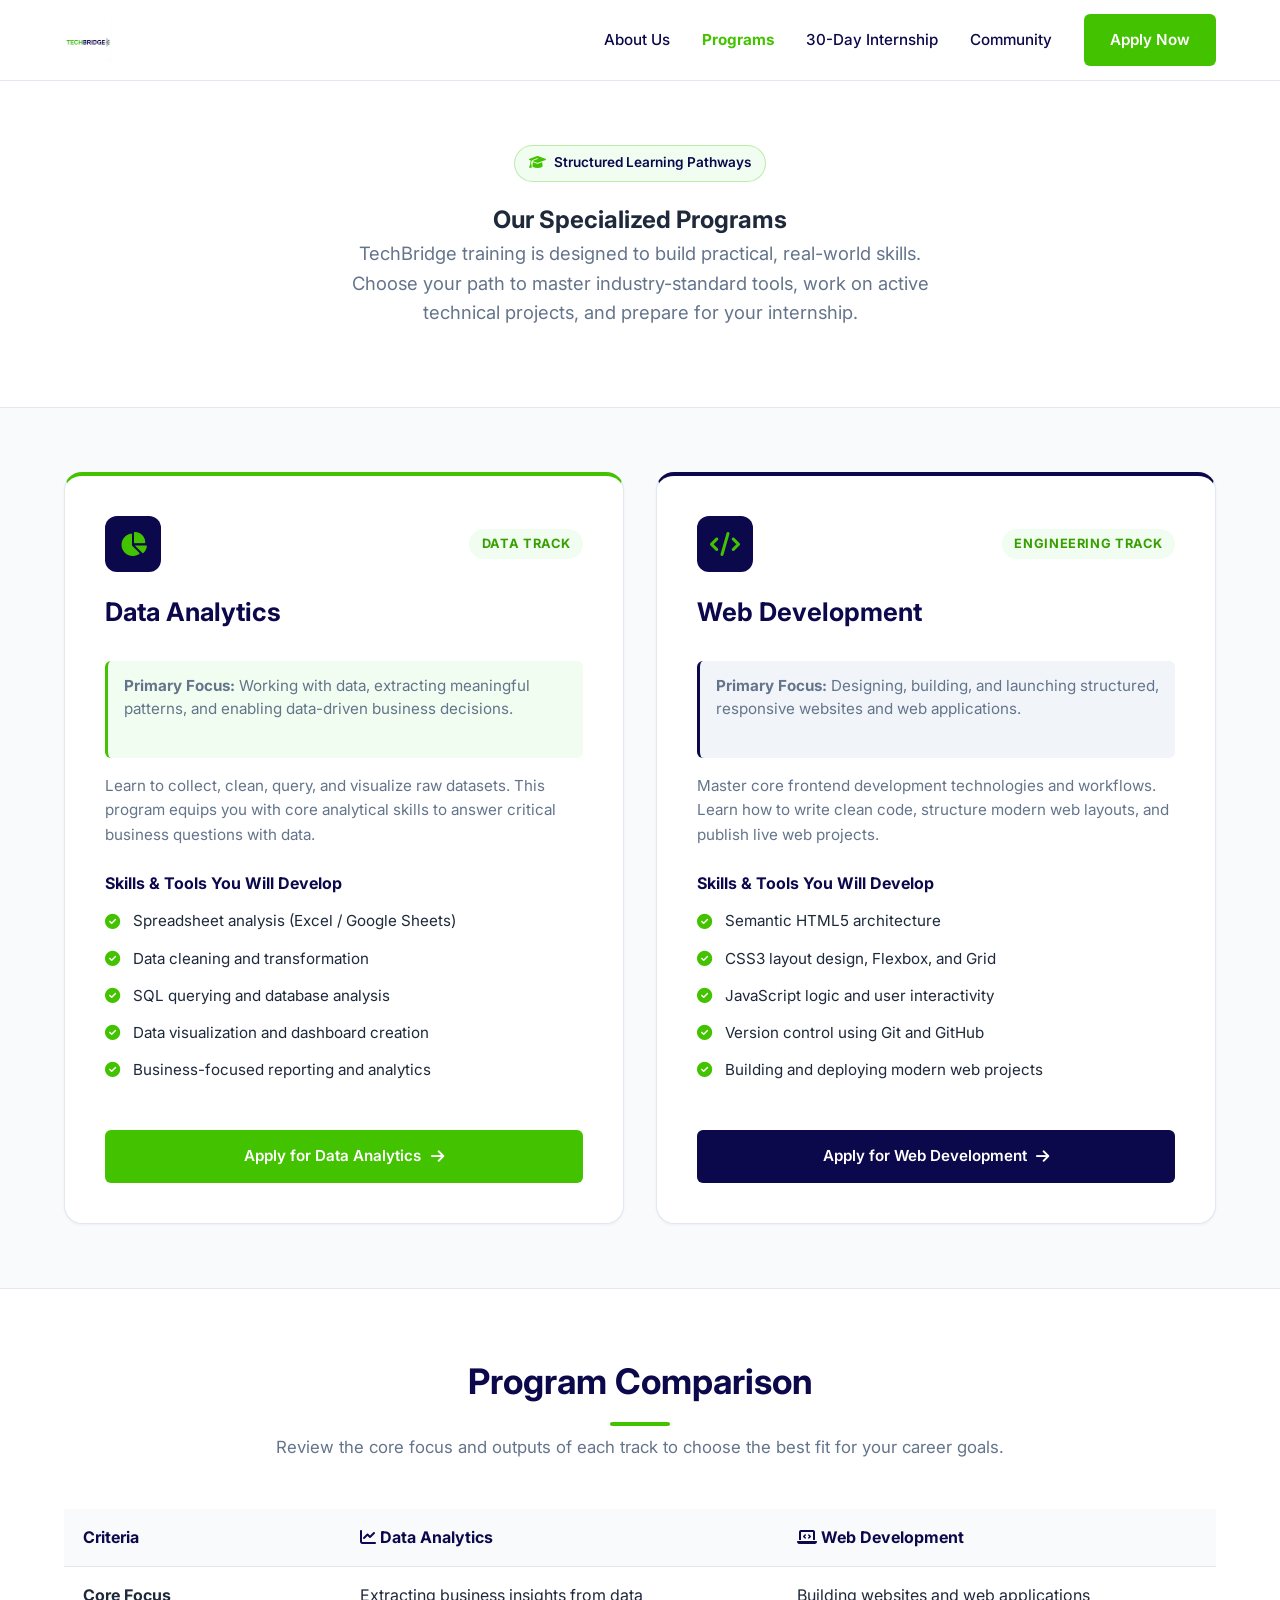
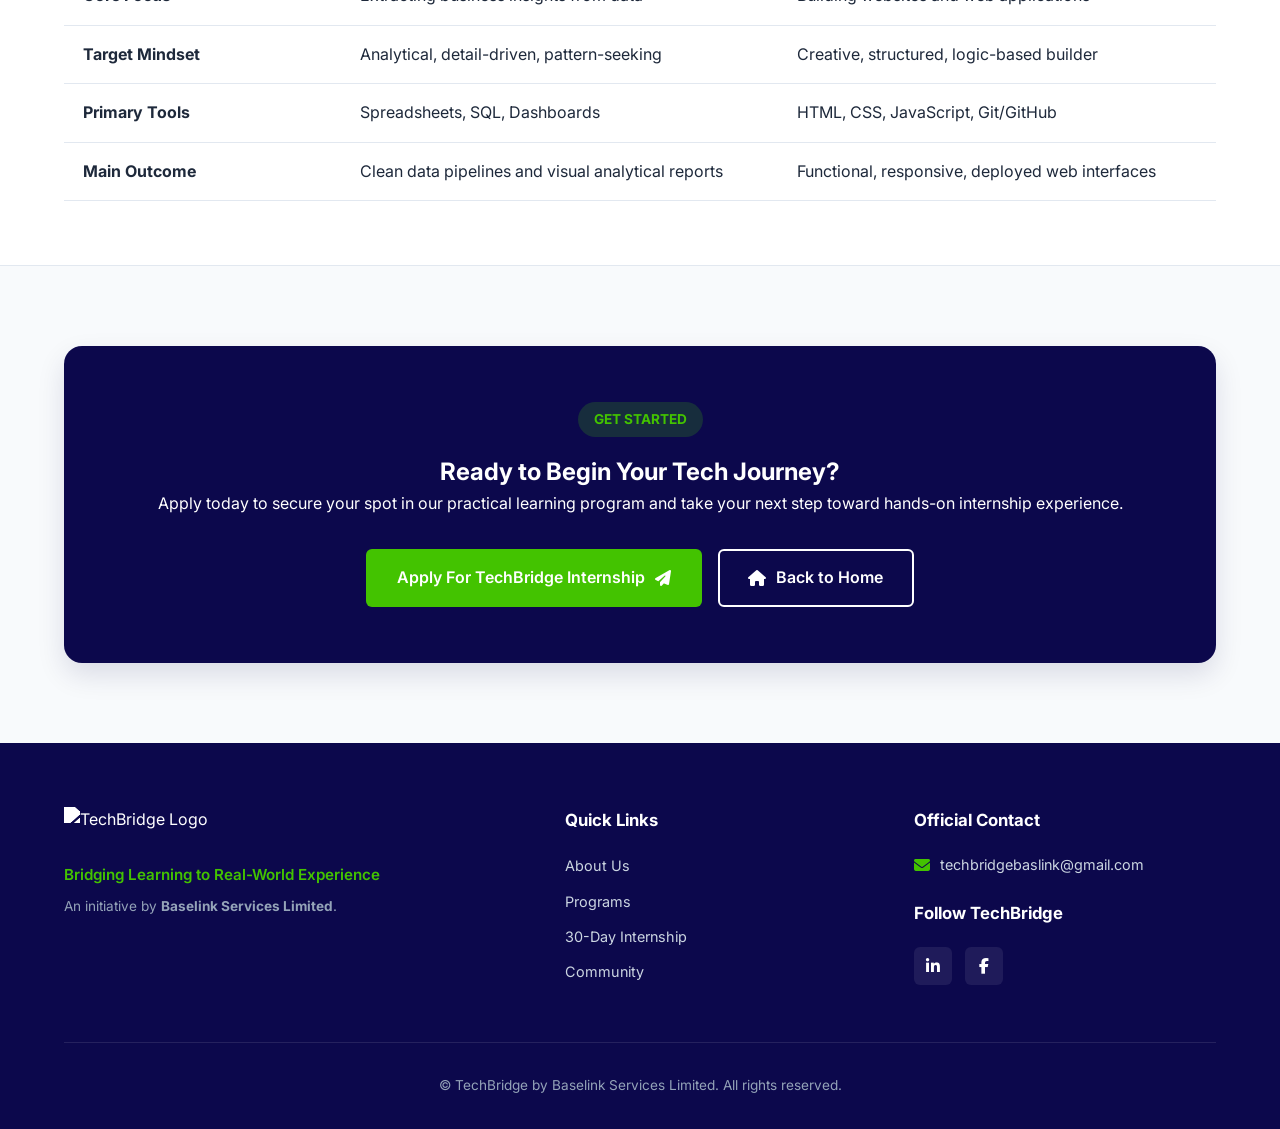
==== programs.html @ 23090687 "Add files via upload" ====
<!DOCTYPE html>
<html lang="en">
<head>
  <meta charset="UTF-8">
  <meta name="viewport" content="width=device-width, initial-scale=1.0">
  <title>Programs | TechBridge by Baselink Services Limited</title>
  <link rel="stylesheet" href="style.css">
  
  <!-- Font Awesome Icons & Google Fonts -->
  <link rel="stylesheet" href="https://cdnjs.cloudflare.com/ajax/libs/font-awesome/6.4.0/css/all.min.css">
  <link rel="preconnect" href="https://fonts.googleapis.com">
  <link rel="preconnect" href="https://fonts.gstatic.com" crossorigin>
  <link href="https://fonts.googleapis.com/css2?family=Inter:wght@400;500;600;700;800&display=swap" rel="stylesheet">
</head>
<body>

  <!-- Navigation -->
  <header class="navbar">
    <div class="nav-container">
      <a href="index.html" class="logo-link">
        <img src="images/techbridge-logo.jpeg" alt="TechBridge Logo" class="brand-logo">
      </a>
      
      <button class="menu-toggle" id="menuToggle" aria-label="Toggle navigation">
        <i class="fa-solid fa-bars"></i>
      </button>

      <nav class="nav-menu" id="navMenu">
        <a href="index.html#about" class="nav-link">About Us</a>
        <a href="programs.html" class="nav-link active">Programs</a>
        <a href="index.html#internship" class="nav-link">30-Day Internship</a>
        <a href="index.html#community" class="nav-link">Community</a>
        <a href="https://forms.google.com" target="_blank" rel="noopener noreferrer" class="btn btn-primary nav-cta">Apply Now</a>
      </nav>
    </div>
  </header>

  <main>
    <!-- Programs Hero Banner -->
    <section class="hero programs-hero">
      <div class="container text-center">
        <div class="badge">
          <i class="fa-solid fa-graduation-cap"></i>
          Structured Learning Pathways
        </div>
        <h1>Our Specialized Programs</h1>
        <p class="hero-description center-text">
          TechBridge training is designed to build practical, real-world skills. Choose your path to master industry-standard tools, work on active technical projects, and prepare for your internship.
        </p>
      </div>
    </section>

    <!-- Program Presentation Grid -->
    <section class="programs-page-section">
      <div class="container">
        <div class="programs-grid">

          <!-- Program 1: Data Analytics -->
          <article class="program-card program-card-data">
            <div class="program-header">
              <div class="program-icon">
                <i class="fa-solid fa-chart-pie"></i>
              </div>
              <span class="program-tag">Data Track</span>
            </div>
            
            <h3>Data Analytics</h3>
            
            <div class="focus-callout data-callout">
              <p><strong>Primary Focus:</strong> Working with data, extracting meaningful patterns, and enabling data-driven business decisions.</p>
            </div>

            <p class="program-overview">
              Learn to collect, clean, query, and visualize raw datasets. This program equips you with core analytical skills to answer critical business questions with data.
            </p>

            <div class="skills-block">
              <h4>Skills & Tools You Will Develop</h4>
              <ul class="program-features">
                <li><i class="fa-solid fa-circle-check"></i> Spreadsheet analysis (Excel / Google Sheets)</li>
                <li><i class="fa-solid fa-circle-check"></i> Data cleaning and transformation</li>
                <li><i class="fa-solid fa-circle-check"></i> SQL querying and database analysis</li>
                <li><i class="fa-solid fa-circle-check"></i> Data visualization and dashboard creation</li>
                <li><i class="fa-solid fa-circle-check"></i> Business-focused reporting and analytics</li>
              </ul>
            </div>

            <div class="card-cta">
              <a href="https://forms.google.com" target="_blank" rel="noopener noreferrer" class="btn btn-primary full-width">
                Apply for Data Analytics <i class="fa-solid fa-arrow-right"></i>
              </a>
            </div>
          </article>

          <!-- Program 2: Web Development -->
          <article class="program-card program-card-web">
            <div class="program-header">
              <div class="program-icon">
                <i class="fa-solid fa-code"></i>
              </div>
              <span class="program-tag">Engineering Track</span>
            </div>

            <h3>Web Development</h3>

            <div class="focus-callout web-callout">
              <p><strong>Primary Focus:</strong> Designing, building, and launching structured, responsive websites and web applications.</p>
            </div>

            <p class="program-overview">
              Master core frontend development technologies and workflows. Learn how to write clean code, structure modern web layouts, and publish live web projects.
            </p>

            <div class="skills-block">
              <h4>Skills & Tools You Will Develop</h4>
              <ul class="program-features">
                <li><i class="fa-solid fa-circle-check"></i> Semantic HTML5 architecture</li>
                <li><i class="fa-solid fa-circle-check"></i> CSS3 layout design, Flexbox, and Grid</li>
                <li><i class="fa-solid fa-circle-check"></i> JavaScript logic and user interactivity</li>
                <li><i class="fa-solid fa-circle-check"></i> Version control using Git and GitHub</li>
                <li><i class="fa-solid fa-circle-check"></i> Building and deploying modern web projects</li>
              </ul>
            </div>

            <div class="card-cta">
              <a href="https://forms.google.com" target="_blank" rel="noopener noreferrer" class="btn btn-secondary full-width">
                Apply for Web Development <i class="fa-solid fa-arrow-right"></i>
              </a>
            </div>
          </article>

        </div>
      </div>
    </section>

    <!-- Side-by-Side Comparison Section -->
    <section class="comparison-section">
      <div class="container">
        <div class="section-header center">
          <h2>Program Comparison</h2>
          <div class="title-underline"></div>
          <p>Review the core focus and outputs of each track to choose the best fit for your career goals.</p>
        </div>

        <div class="table-responsive">
          <table class="comparison-table">
            <thead>
              <tr>
                <th>Criteria</th>
                <th class="th-data"><i class="fa-solid fa-chart-line"></i> Data Analytics</th>
                <th class="th-web"><i class="fa-solid fa-laptop-code"></i> Web Development</th>
              </tr>
            </thead>
            <tbody>
              <tr>
                <td><strong>Core Focus</strong></td>
                <td>Extracting business insights from data</td>
                <td>Building websites and web applications</td>
              </tr>
              <tr>
                <td><strong>Target Mindset</strong></td>
                <td>Analytical, detail-driven, pattern-seeking</td>
                <td>Creative, structured, logic-based builder</td>
              </tr>
              <tr>
                <td><strong>Primary Tools</strong></td>
                <td>Spreadsheets, SQL, Dashboards</td>
                <td>HTML, CSS, JavaScript, Git/GitHub</td>
              </tr>
              <tr>
                <td><strong>Main Outcome</strong></td>
                <td>Clean data pipelines and visual analytical reports</td>
                <td>Functional, responsive, deployed web interfaces</td>
              </tr>
            </tbody>
          </table>
        </div>
      </div>
    </section>

    <!-- Application CTA Section -->
    <section class="internship-section">
      <div class="container">
        <div class="internship-card text-center">
          <span class="internship-badge">Get Started</span>
          <h2>Ready to Begin Your Tech Journey?</h2>
          <p class="center-text margin-bottom-lg">
            Apply today to secure your spot in our practical learning program and take your next step toward hands-on internship experience.
          </p>
          <div class="hero-actions center-flex">
            <a href="https://forms.google.com" target="_blank" rel="noopener noreferrer" class="btn btn-primary btn-lg">
              Apply For TechBridge Internship <i class="fa-solid fa-paper-plane"></i>
            </a>
            <a href="index.html" class="btn btn-outline-white btn-lg">
              <i class="fa-solid fa-house"></i> Back to Home
            </a>
          </div>
        </div>
      </div>
    </section>
  </main>

  <!-- Footer -->
  <footer class="footer">
    <div class="container">
      <div class="footer-top">
        <div class="footer-brand">
          <img src="techbridge-logo.jpeg" alt="TechBridge Logo" class="footer-logo">
          <p class="tagline">Bridging Learning to Real-World Experience</p>
          <p class="parent-org">An initiative by <strong>Baselink Services Limited</strong>.</p>
        </div>

        <div class="footer-links">
          <h4>Quick Links</h4>
          <ul>
            <li><a href="index.html#about">About Us</a></li>
            <li><a href="programs.html">Programs</a></li>
            <li><a href="index.html#internship">30-Day Internship</a></li>
            <li><a href="index.html#community">Community</a></li>
          </ul>
        </div>

        <div class="footer-contact">
          <h4>Official Contact</h4>
          <p class="contact-email">
            <i class="fa-solid fa-envelope"></i>
            <a href="mailto:techbridgebaslink@gmail.com">techbridgebaslink@gmail.com</a>
          </p>
          
          <h4>Follow TechBridge</h4>
          <div class="social-links">
            <a href="https://www.linkedin.com/company/techbridge-services/" target="_blank" rel="noopener noreferrer" aria-label="LinkedIn">
              <i class="fa-brands fa-linkedin-in"></i>
            </a>
            <a href="https://www.facebook.com/p/Baselink-Services-100066771475783/" target="_blank" rel="noopener noreferrer" aria-label="Facebook">
              <i class="fa-brands fa-facebook-f"></i>
            </a>
          </div>
        </div>
      </div>

      <div class="footer-bottom">
        <p>&copy; TechBridge by Baselink Services Limited. All rights reserved.</p>
      </div>
    </div>
  </footer>

  <!-- Navigation Toggle Script -->
  <script>
    const menuToggle = document.getElementById('menuToggle');
    const navMenu = document.getElementById('navMenu');

    if (menuToggle) {
      menuToggle.addEventListener('click', () => {
        navMenu.classList.toggle('active');
      });
    }

    document.querySelectorAll('.nav-link, .nav-cta').forEach(link => {
      link.addEventListener('click', () => {
        if (navMenu) navMenu.classList.remove('active');
      });
    });
  </script>
</body>
</html>
---- style.css ----
:root {
 
  --color-primary: #43C300;         
  --color-primary-dark: #37A000;    
  --color-navy: #0C084C;          
  --color-navy-light: #181273;     
  
  /* Neutral Palette */
  --color-bg-light: #F8FAFC;
  --color-card-bg: #FFFFFF;
  --color-text-main: #1E293B;
  --color-text-muted: #64748B;
  --color-border: #E2E8F0;
  
  /* Typography & Layout */
  --font-main: 'Inter', -apple-system, BlinkMacSystemFont, "Segoe UI", Roboto, sans-serif;
  --radius-sm: 6px;
  --radius-md: 12px;
  --radius-lg: 18px;
  --shadow-sm: 0 1px 3px rgba(12, 8, 76, 0.05);
  --shadow-md: 0 4px 12px rgba(12, 8, 76, 0.08);
  --shadow-lg: 0 12px 28px rgba(12, 8, 76, 0.12);
  --transition: all 0.25s ease-in-out;
}


* {
  margin: 0;
  padding: 0;
  box-sizing: border-box;
}

html {
  scroll-behavior: smooth;
}

body {
  font-family: var(--font-main);
  background-color: var(--color-bg-light);
  color: var(--color-text-main);
  line-height: 1.6;
  -webkit-font-smoothing: antialiased;
}

img {
  max-width: 100%;
  height: auto;
  display: block;
}

a {
  text-decoration: none;
  color: inherit;
}

ul {
  list-style: none;
}

.container {
  width: 90%;
  max-width: 1180px;
  margin: 0 auto;
}


.btn {
  display: inline-flex;
  align-items: center;
  justify-content: center;
  gap: 0.6rem;
  padding: 0.75rem 1.5rem;
  font-size: 0.95rem;
  font-weight: 600;
  border-radius: var(--radius-sm);
  transition: var(--transition);
  cursor: pointer;
  border: 2px solid transparent;
}

.btn-primary {
  background-color: var(--color-primary);
  color: #FFFFFF;
}

.btn-primary:hover {
  background-color: var(--color-primary-dark);
  transform: translateY(-2px);
}

.btn-secondary {
  background-color: var(--color-navy);
  color: #FFFFFF;
}

.btn-secondary:hover {
  background-color: var(--color-navy-light);
  transform: translateY(-2px);
}

.btn-outline {
  background-color: transparent;
  border-color: var(--color-navy);
  color: var(--color-navy);
}

.btn-outline:hover {
  background-color: var(--color-navy);
  color: #FFFFFF;
}

.btn-whatsapp {
  background-color: #25D366;
  color: #FFFFFF;
}

.btn-whatsapp:hover {
  background-color: #1DA851;
  transform: translateY(-2px);
}

.btn-lg {
  padding: 0.9rem 1.8rem;
  font-size: 1rem;
}

.full-width {
  width: 100%;
}


.navbar {
  background-color: #FFFFFF;
  border-bottom: 1px solid var(--color-border);
  position: sticky;
  top: 0;
  z-index: 1000;
}

.nav-container {
  width: 90%;
  max-width: 1180px;
  margin: 0 auto;
  display: flex;
  justify-content: space-between;
  align-items: center;
  height: 80px;
}

.brand-logo {
  height: 42px;
  width: auto;
  object-fit: contain;
}

.nav-menu {
  display: flex;
  align-items: center;
  gap: 2rem;
}

.nav-link {
  color: var(--color-navy);
  font-weight: 500;
  font-size: 0.95rem;
  transition: var(--transition);
}

.nav-link:hover {
  color: var(--color-primary);
}

.menu-toggle {
  display: none;
  background: none;
  border: none;
  font-size: 1.5rem;
  color: var(--color-navy);
  cursor: pointer;
}

.hero {
  padding: 5rem 0 4rem;
  background-color: #FFFFFF;
  border-bottom: 1px solid var(--color-border);
}

.hero-grid {
  display: grid;
  grid-template-columns: 1.2fr 0.8fr;
  gap: 3.5rem;
  align-items: center;
}

.badge {
  display: inline-flex;
  align-items: center;
  gap: 0.5rem;
  background-color: #F0FDF0;
  color: var(--color-navy);
  border: 1px solid rgba(67, 195, 0, 0.3);
  padding: 0.4rem 0.9rem;
  border-radius: 50px;
  font-size: 0.85rem;
  font-weight: 600;
  margin-bottom: 1.2rem;
}

.badge i {
  color: var(--color-primary);
}

.hero-content h1 {
  font-size: 2.8rem;
  color: var(--color-navy);
  line-height: 1.2;
  font-weight: 800;
  margin-bottom: 1.2rem;
  letter-spacing: -0.02em;
}

.hero-description {
  font-size: 1.15rem;
  color: var(--color-text-muted);
  margin-bottom: 2rem;
  max-width: 580px;
}

.hero-actions {
  display: flex;
  gap: 1rem;
  flex-wrap: wrap;
}

.hero-visual {
  display: flex;
  flex-direction: column;
  gap: 1.5rem;
}

.visual-card {
  background-color: var(--color-bg-light);
  border: 1px solid var(--color-border);
  padding: 1.8rem;
  border-radius: var(--radius-md);
  box-shadow: var(--shadow-sm);
}

.visual-card.highlight {
  background-color: var(--color-navy);
  color: #FFFFFF;
  border: none;
}

.visual-card.highlight p {
  color: #E2E8F0;
}

.visual-icon {
  width: 48px;
  height: 48px;
  background-color: #FFFFFF;
  border-radius: var(--radius-sm);
  display: flex;
  align-items: center;
  justify-content: center;
  font-size: 1.3rem;
  color: var(--color-navy);
  margin-bottom: 1rem;
}

.visual-icon.alt {
  background-color: var(--color-primary);
  color: #FFFFFF;
}

.visual-card h3 {
  font-size: 1.2rem;
  margin-bottom: 0.5rem;
}

.visual-card p {
  font-size: 0.95rem;
  color: var(--color-text-muted);
}


.about-section {
  padding: 5rem 0;
}

.section-header {
  margin-bottom: 3rem;
}

.section-header.center {
  text-align: center;
}

.section-header h2 {
  font-size: 2.2rem;
  color: var(--color-navy);
  font-weight: 700;
}

.section-header p {
  color: var(--color-text-muted);
  font-size: 1.05rem;
  margin-top: 0.5rem;
}

.title-underline {
  width: 60px;
  height: 4px;
  background-color: var(--color-primary);
  margin: 0.8rem auto 0;
  border-radius: 2px;
}

.about-grid {
  display: grid;
  grid-template-columns: repeat(3, 1fr);
  gap: 2rem;
}

.about-card {
  background-color: var(--color-card-bg);
  border: 1px solid var(--color-border);
  border-radius: var(--radius-md);
  padding: 2rem;
  box-shadow: var(--shadow-sm);
  transition: var(--transition);
}

.about-card:hover {
  transform: translateY(-4px);
  box-shadow: var(--shadow-md);
  border-color: rgba(67, 195, 0, 0.4);
}

.card-icon {
  width: 50px;
  height: 50px;
  background-color: #F0FDF0;
  color: var(--color-primary);
  border-radius: var(--radius-sm);
  display: flex;
  align-items: center;
  justify-content: center;
  font-size: 1.4rem;
  margin-bottom: 1.2rem;
}

.about-card h3 {
  color: var(--color-navy);
  font-size: 1.25rem;
  margin-bottom: 0.8rem;
}

.about-card p {
  color: var(--color-text-muted);
  font-size: 0.95rem;
  line-height: 1.6;
}


.programs-section {
  padding: 5rem 0;
  background-color: #FFFFFF;
  border-top: 1px solid var(--color-border);
  border-bottom: 1px solid var(--color-border);
}

.programs-grid {
  display: grid;
  grid-template-columns: repeat(2, 1fr);
  gap: 2rem;
}

.program-card {
  border: 1px solid var(--color-border);
  border-radius: var(--radius-lg);
  padding: 2.5rem;
  background-color: var(--color-card-bg);
  box-shadow: var(--shadow-sm);
  display: flex;
  flex-direction: column;
}

.program-header {
  display: flex;
  justify-content: space-between;
  align-items: center;
  margin-bottom: 1.2rem;
}

.program-icon {
  width: 56px;
  height: 56px;
  background-color: var(--color-navy);
  color: var(--color-primary);
  border-radius: var(--radius-md);
  display: flex;
  align-items: center;
  justify-content: center;
  font-size: 1.5rem;
}

.program-tag {
  background-color: #F0FDF0;
  color: var(--color-primary-dark);
  font-size: 0.8rem;
  font-weight: 700;
  padding: 0.3rem 0.8rem;
  border-radius: 50px;
  text-transform: uppercase;
  letter-spacing: 0.05em;
}

.program-card h3 {
  font-size: 1.6rem;
  color: var(--color-navy);
  margin-bottom: 0.8rem;
}

.program-card p {
  color: var(--color-text-muted);
  font-size: 0.95rem;
  margin-bottom: 1.5rem;
}

.program-features {
  margin-bottom: 2rem;
  margin-top: auto;
}

.program-features li {
  display: flex;
  align-items: center;
  gap: 0.8rem;
  font-size: 0.95rem;
  color: var(--color-text-main);
  margin-bottom: 0.8rem;
}

.program-features li i {
  color: var(--color-primary);
}


.internship-section {
  padding: 5rem 0;
}

.internship-card {
  background-color: var(--color-navy);
  border-radius: var(--radius-lg);
  padding: 3.5rem;
  color: #FFFFFF;
  box-shadow: var(--shadow-lg);
}

.internship-badge {
  display: inline-block;
  background-color: rgba(67, 195, 0, 0.2);
  color: var(--color-primary);
  font-size: 0.85rem;
  font-weight: 700;
  padding: 0.4rem 1rem;
  border-radius: 50px;
  margin-bottom: 1rem;
  text-transform: uppercase;
}

.internship-content h2 {
  font-size: 2.2rem;
  margin-bottom: 1rem;
  color: #FFFFFF;
}

.internship-content > p {
  color: #CBD5E1;
  font-size: 1.1rem;
  max-width: 650px;
  margin-bottom: 2.5rem;
}

.value-grid {
  display: grid;
  grid-template-columns: repeat(2, 1fr);
  gap: 2rem;
  margin-bottom: 2.5rem;
}

.value-item {
  display: flex;
  gap: 1.2rem;
  align-items: flex-start;
  background-color: rgba(255, 255, 255, 0.05);
  padding: 1.5rem;
  border-radius: var(--radius-md);
  border: 1px solid rgba(255, 255, 255, 0.1);
}

.value-item i {
  font-size: 1.8rem;
  color: var(--color-primary);
}

.value-item h4 {
  font-size: 1.1rem;
  margin-bottom: 0.4rem;
  color: #FFFFFF;
}

.value-item p {
  font-size: 0.9rem;
  color: #94A3B8;
  line-height: 1.5;
}


.community-section {
  padding: 0 0 5rem;
}

.community-box {
  background-color: #FFFFFF;
  border: 1px solid var(--color-border);
  border-radius: var(--radius-lg);
  padding: 2.5rem;
  display: flex;
  align-items: center;
  gap: 2rem;
  box-shadow: var(--shadow-md);
}

.community-icon {
  font-size: 3.5rem;
  color: #25D366;
}

.community-text {
  flex: 1;
}

.community-text h2 {
  color: var(--color-navy);
  font-size: 1.6rem;
  margin-bottom: 0.4rem;
}

.community-text p {
  color: var(--color-text-muted);
  font-size: 0.95rem;
}


.footer {
  background-color: var(--color-navy);
  color: #FFFFFF;
  padding: 4rem 0 2rem;
}

.footer-top {
  display: grid;
  grid-template-columns: 1.5fr 1fr 1fr;
  gap: 3rem;
  padding-bottom: 3rem;
  border-bottom: 1px solid rgba(255, 255, 255, 0.1);
}

.footer-logo {
  height: 40px;
  margin-bottom: 1rem;
  filter: brightness(0) invert(1);
}

.tagline {
  color: var(--color-primary);
  font-weight: 600;
  font-size: 0.95rem;
  margin-bottom: 0.5rem;
}

.parent-org {
  color: #94A3B8;
  font-size: 0.85rem;
}

.footer-links h4,
.footer-contact h4 {
  font-size: 1.05rem;
  margin-bottom: 1.2rem;
  color: #FFFFFF;
}

.footer-links ul li {
  margin-bottom: 0.6rem;
}

.footer-links ul a {
  color: #CBD5E1;
  font-size: 0.9rem;
  transition: var(--transition);
}

.footer-links ul a:hover {
  color: var(--color-primary);
}

.contact-email {
  display: flex;
  align-items: center;
  gap: 0.6rem;
  margin-bottom: 1.5rem;
}

.contact-email i {
  color: var(--color-primary);
}

.contact-email a {
  color: #CBD5E1;
  font-size: 0.9rem;
}

.contact-email a:hover {
  text-decoration: underline;
}

.social-links {
  display: flex;
  gap: 0.8rem;
}

.social-links a {
  width: 38px;
  height: 38px;
  background-color: rgba(255, 255, 255, 0.08);
  border-radius: var(--radius-sm);
  display: flex;
  align-items: center;
  justify-content: center;
  color: #FFFFFF;
  transition: var(--transition);
}

.social-links a:hover {
  background-color: var(--color-primary);
  color: #FFFFFF;
}

.footer-bottom {
  padding-top: 2rem;
  text-align: center;
  font-size: 0.85rem;
  color: #94A3B8;
}


@media (max-width: 992px) {
  .hero-grid {
    grid-template-columns: 1fr;
    gap: 2.5rem;
  }

  .about-grid {
    grid-template-columns: repeat(2, 1fr);
  }

  .footer-top {
    grid-template-columns: 1fr 1fr;
  }
}

@media (max-width: 768px) {
  .menu-toggle {
    display: block;
  }

  .nav-menu {
    position: absolute;
    top: 80px;
    left: 0;
    width: 100%;
    background-color: #FFFFFF;
    flex-direction: column;
    padding: 1.5rem;
    border-bottom: 1px solid var(--color-border);
    box-shadow: var(--shadow-md);
    display: none;
  }

  .nav-menu.active {
    display: flex;
  }

  .hero-content h1 {
    font-size: 2.2rem;
  }

  .about-grid,
  .programs-grid,
  .value-grid {
    grid-template-columns: 1fr;
  }

  .community-box {
    flex-direction: column;
    text-align: center;
  }

  .footer-top {
    grid-template-columns: 1fr;
  }

  .internship-card {
    padding: 2rem;
  }
}


.text-center {
  text-align: center;
}

.center-text {
  margin-left: auto;
  margin-right: auto;
}

.center-flex {
  justify-content: center;
}

.margin-bottom-lg {
  margin-bottom: 2rem;
}

.nav-link.active {
  color: var(--color-primary);
  font-weight: 700;
}

.programs-hero {
  padding: 4rem 0 3rem;
  background-color: var(--color-card-bg);
  border-bottom: 1px solid var(--color-border);
}

.programs-page-section {
  padding: 4rem 0;
}

.program-card-data {
  border-top: 4px solid var(--color-primary);
}

.program-card-web {
  border-top: 4px solid var(--color-navy);
}

.focus-callout {
  padding: 0.85rem 1rem;
  border-radius: var(--radius-sm);
  font-size: 0.925rem;
  margin: 1rem 0;
  line-height: 1.5;
}

.data-callout {
  background-color: #F0FDF0;
  border-left: 3px solid var(--color-primary);
  color: var(--color-text-main);
}

.web-callout {
  background-color: #F1F5F9;
  border-left: 3px solid var(--color-navy);
  color: var(--color-text-main);
}

.program-overview {
  color: var(--color-text-muted);
  font-size: 0.95rem;
  margin-bottom: 1.5rem;
}

.skills-block h4 {
  color: var(--color-navy);
  font-size: 1rem;
  margin-bottom: 0.8rem;
  font-weight: 700;
}

.card-cta {
  margin-top: auto;
  padding-top: 1rem;
}

/* Comparison Section */
.comparison-section {
  padding: 4rem 0;
  background-color: var(--color-card-bg);
  border-top: 1px solid var(--color-border);
  border-bottom: 1px solid var(--color-border);
}

.table-responsive {
  overflow-x: auto;
  margin-top: 2rem;
}

.comparison-table {
  width: 100%;
  border-collapse: collapse;
  text-align: left;
}

.comparison-table th,
.comparison-table td {
  padding: 1rem 1.2rem;
  border-bottom: 1px solid var(--color-border);
}

.comparison-table th {
  background-color: var(--color-bg-light);
  color: var(--color-navy);
  font-size: 1rem;
  font-weight: 700;
}

.th-data {
  color: var(--color-primary-dark);
  width: 38%;
}

.th-web {
  color: var(--color-navy);
  width: 38%;
}

.comparison-table tbody tr:hover {
  background-color: var(--color-bg-light);
}

.btn-outline-white {
  background-color: transparent;
  border: 2px solid #FFFFFF;
  color: #FFFFFF;
}

.btn-outline-white:hover {
  background-color: #FFFFFF;
  color: var(--color-navy);
  transform: translateY(-2px);
}

@media (max-width: 768px) {
  .comparison-table th,
  .comparison-table td {
    padding: 0.8rem;
    font-size: 0.875rem;
  }
}
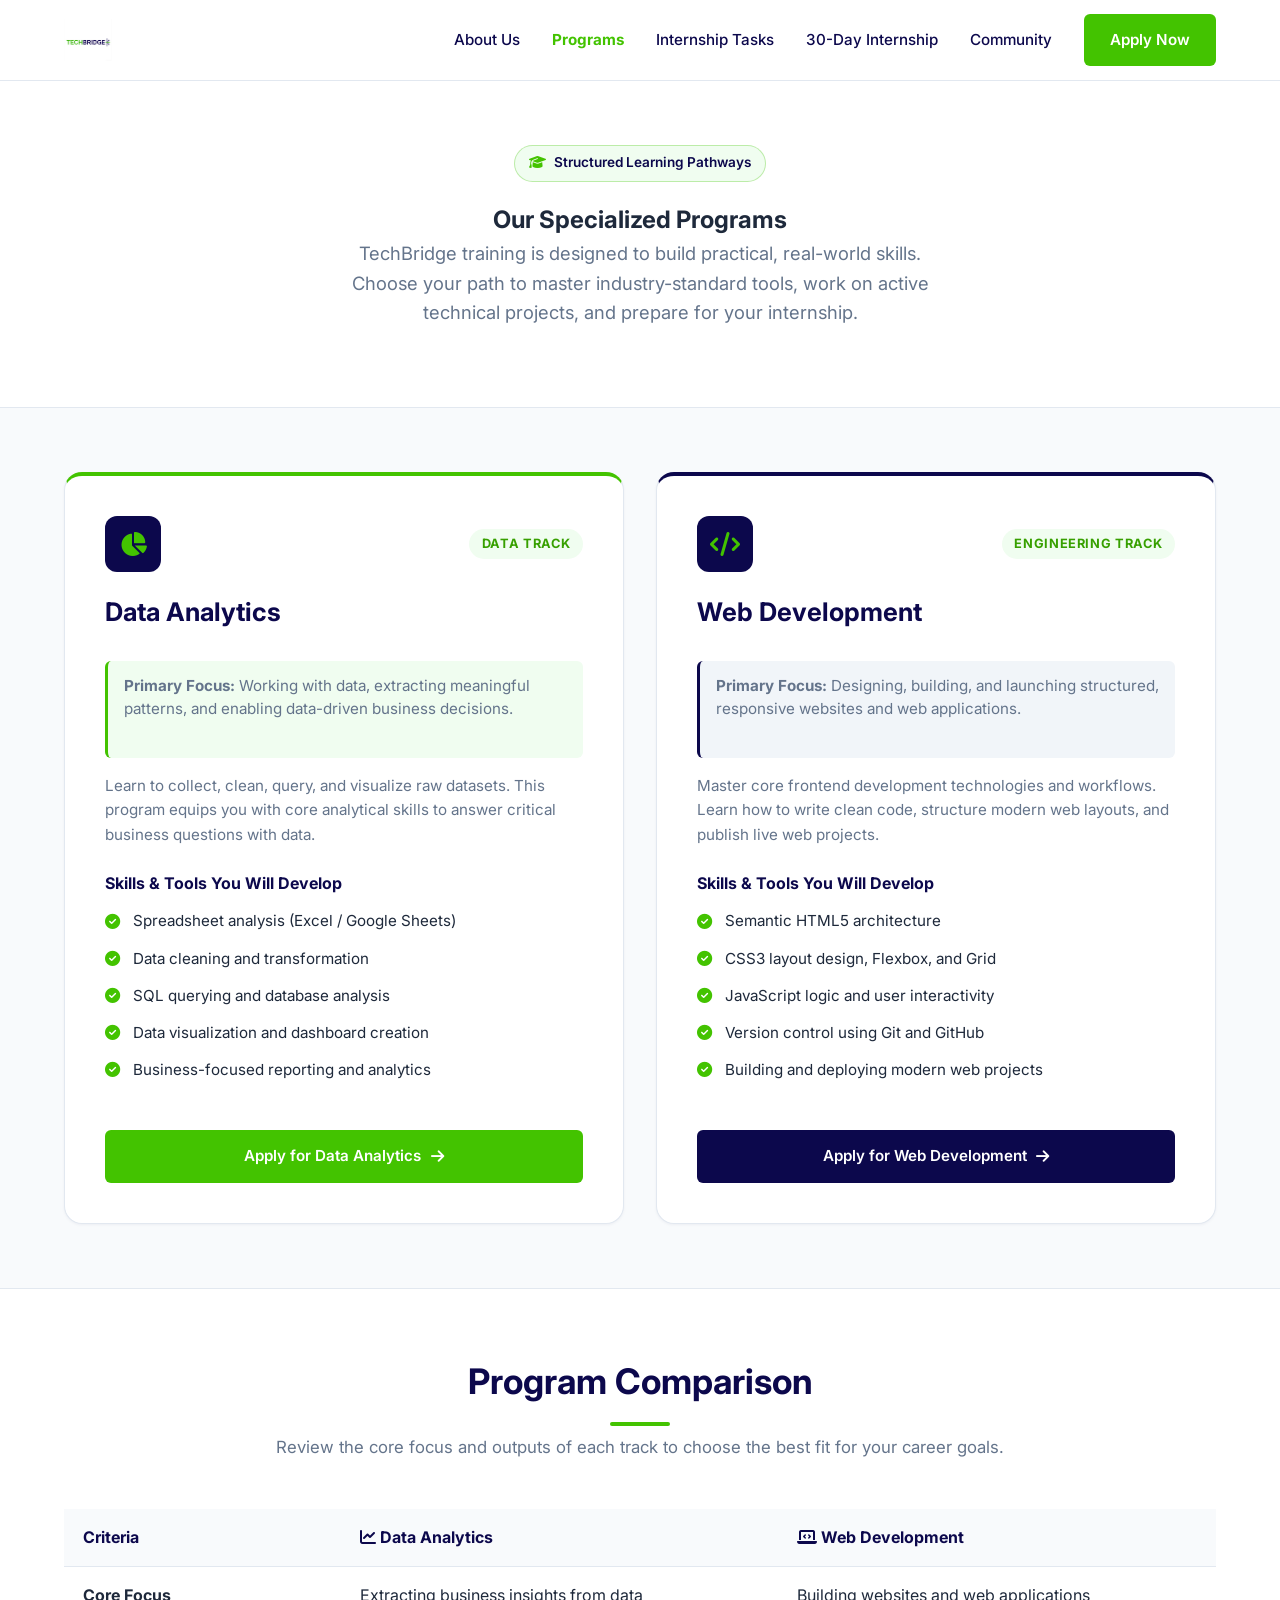
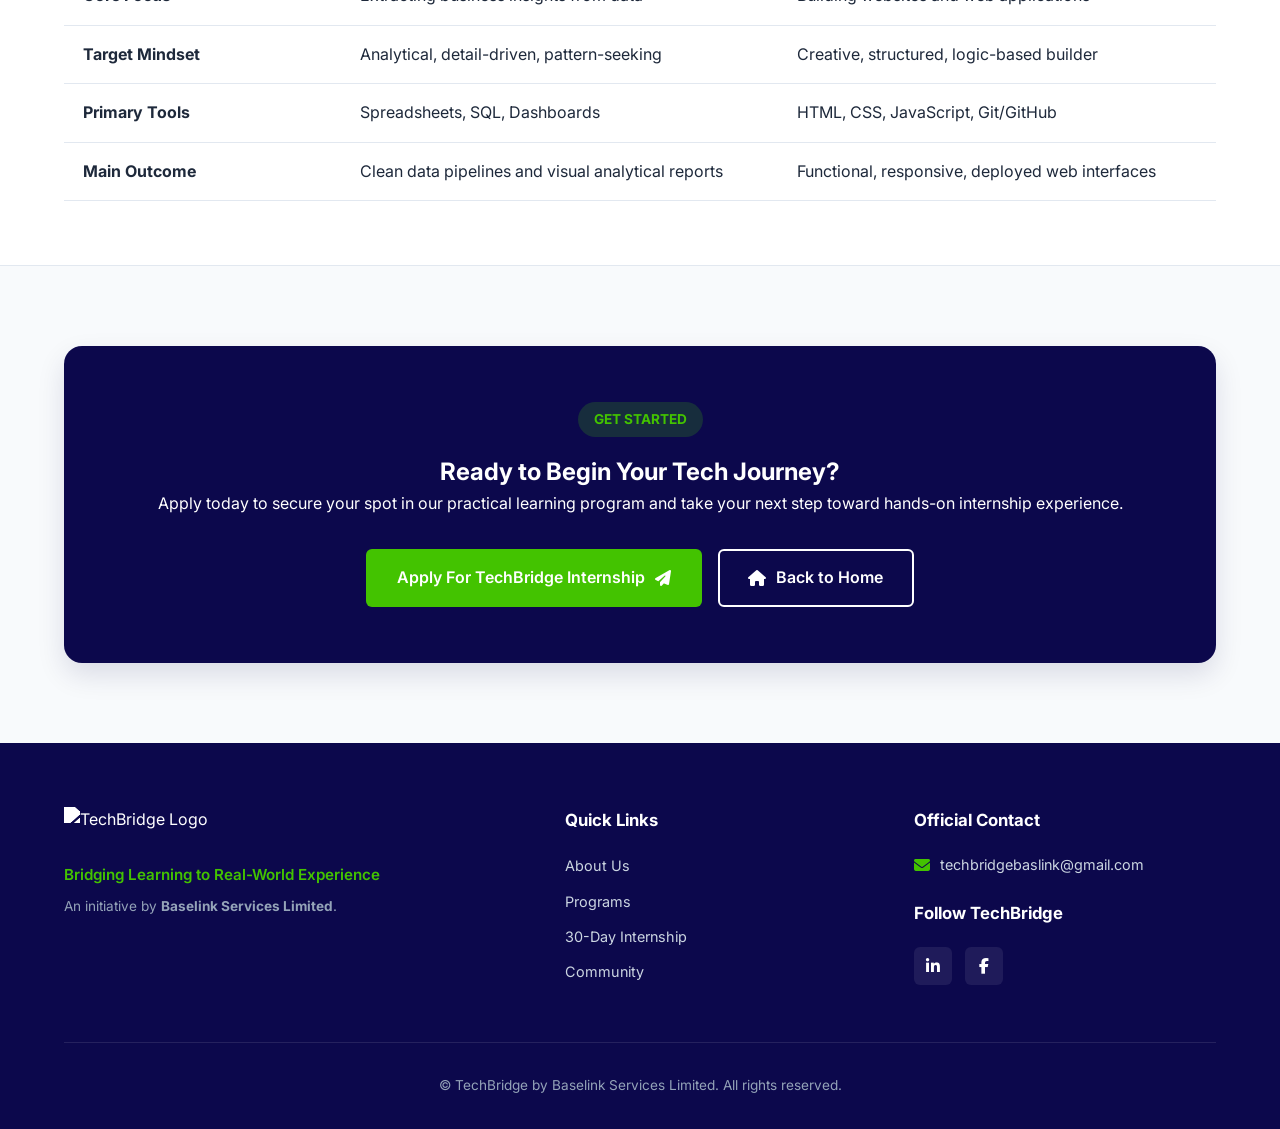
==== commit 49b8dd29: "Add files via upload" ====
--- a/programs.html
+++ b/programs.html
@@ -28,6 +28,7 @@
       <nav class="nav-menu" id="navMenu">
         <a href="index.html#about" class="nav-link">About Us</a>
         <a href="programs.html" class="nav-link active">Programs</a>
+        <a href="tasks.html" class="nav-link">Internship Tasks</a>
         <a href="index.html#internship" class="nav-link">30-Day Internship</a>
         <a href="index.html#community" class="nav-link">Community</a>
         <a href="https://forms.google.com" target="_blank" rel="noopener noreferrer" class="btn btn-primary nav-cta">Apply Now</a>
--- a/style.css
+++ b/style.css
@@ -864,4 +864,222 @@
     padding: 0.8rem;
     font-size: 0.875rem;
   }
+}
+/* ==========================================================================
+   Task 3: Internship Tasks & Roadmap Timeline
+   ========================================================================== */
+
+.tasks-hero {
+  padding: 4rem 0 2.5rem;
+  background-color: var(--color-card-bg);
+  border-bottom: 1px solid var(--color-border);
+}
+
+.overview-bar {
+  background-color: var(--color-navy);
+  color: #FFFFFF;
+  padding: 1.5rem 0;
+  border-bottom: 1px solid rgba(255, 255, 255, 0.1);
+}
+
+.overview-grid {
+  display: grid;
+  grid-template-columns: repeat(3, 1fr);
+  gap: 2rem;
+}
+
+.overview-item {
+  display: flex;
+  align-items: center;
+  gap: 1rem;
+}
+
+.overview-item i {
+  font-size: 1.8rem;
+  color: var(--color-primary);
+}
+
+.overview-value {
+  display: block;
+  font-size: 1.15rem;
+  font-weight: 700;
+  color: #FFFFFF;
+}
+
+.overview-label {
+  display: block;
+  font-size: 0.85rem;
+  color: #94A3B8;
+}
+
+/* Roadmap List */
+.tasks-roadmap-section {
+  padding: 5rem 0;
+}
+
+.roadmap-timeline {
+  display: flex;
+  flex-direction: column;
+  gap: 1.75rem;
+  max-width: 900px;
+  margin: 0 auto;
+}
+
+.timeline-item {
+  display: grid;
+  grid-template-columns: 110px 1fr;
+  gap: 2rem;
+  align-items: flex-start;
+}
+
+.timeline-marker {
+  display: flex;
+  flex-direction: column;
+  align-items: center;
+}
+
+.day-badge {
+  background-color: var(--color-navy);
+  color: var(--color-primary);
+  font-weight: 800;
+  font-size: 0.85rem;
+  padding: 0.5rem 0.85rem;
+  border-radius: 50px;
+  border: 1px solid var(--color-primary);
+  white-space: nowrap;
+}
+
+.connector-line {
+  width: 3px;
+  height: 100%;
+  min-height: 80px;
+  background-color: var(--color-border);
+  margin-top: 0.5rem;
+}
+
+.task-card {
+  background-color: var(--color-card-bg);
+  border: 1px solid var(--color-border);
+  border-radius: var(--radius-md);
+  padding: 1.75rem;
+  box-shadow: var(--shadow-sm);
+  transition: var(--transition);
+}
+
+.task-card:hover {
+  transform: translateY(-3px);
+  box-shadow: var(--shadow-md);
+  border-color: rgba(67, 195, 0, 0.4);
+}
+
+.active-card {
+  border-left: 5px solid var(--color-primary);
+  background-color: #FAFCF8;
+}
+
+.final-task-card {
+  border-left: 5px solid var(--color-navy);
+  background-color: #F8FAFC;
+}
+
+.task-card-header {
+  display: flex;
+  justify-content: space-between;
+  align-items: center;
+  margin-bottom: 0.75rem;
+}
+
+.task-number {
+  font-size: 0.85rem;
+  font-weight: 800;
+  color: var(--color-navy);
+  text-transform: uppercase;
+  letter-spacing: 0.05em;
+}
+
+.level-tag {
+  font-size: 0.75rem;
+  font-weight: 700;
+  padding: 0.25rem 0.65rem;
+  border-radius: 50px;
+  text-transform: uppercase;
+}
+
+.level-beginner {
+  background-color: #F0FDF0;
+  color: var(--color-primary-dark);
+}
+
+.level-inter {
+  background-color: #FEF3C7;
+  color: #D97706;
+}
+
+.level-advanced {
+  background-color: #E0F2FE;
+  color: #0369a1;
+}
+
+.task-card h3 {
+  font-size: 1.35rem;
+  color: var(--color-navy);
+  margin-bottom: 0.6rem;
+}
+
+.task-card p {
+  color: var(--color-text-muted);
+  font-size: 0.95rem;
+  line-height: 1.6;
+  margin-bottom: 1.2rem;
+}
+
+.task-meta {
+  display: flex;
+  justify-content: space-between;
+  align-items: center;
+  padding-top: 0.85rem;
+  border-top: 1px solid var(--color-border);
+  font-size: 0.85rem;
+  color: var(--color-text-muted);
+  flex-wrap: wrap;
+  gap: 0.5rem;
+}
+
+.status-indicator {
+  font-weight: 600;
+  display: inline-flex;
+  align-items: center;
+  gap: 0.4rem;
+}
+
+.status-complete {
+  color: var(--color-primary-dark);
+}
+
+.status-current {
+  color: #D97706;
+}
+
+.status-upcoming {
+  color: #64748B;
+}
+
+@media (max-width: 768px) {
+  .overview-grid {
+    grid-template-columns: 1fr;
+    gap: 1.25rem;
+  }
+
+  .timeline-item {
+    grid-template-columns: 1fr;
+    gap: 0.75rem;
+  }
+
+  .connector-line {
+    display: none;
+  }
+
+  .timeline-marker {
+    align-items: flex-start;
+  }
 }
